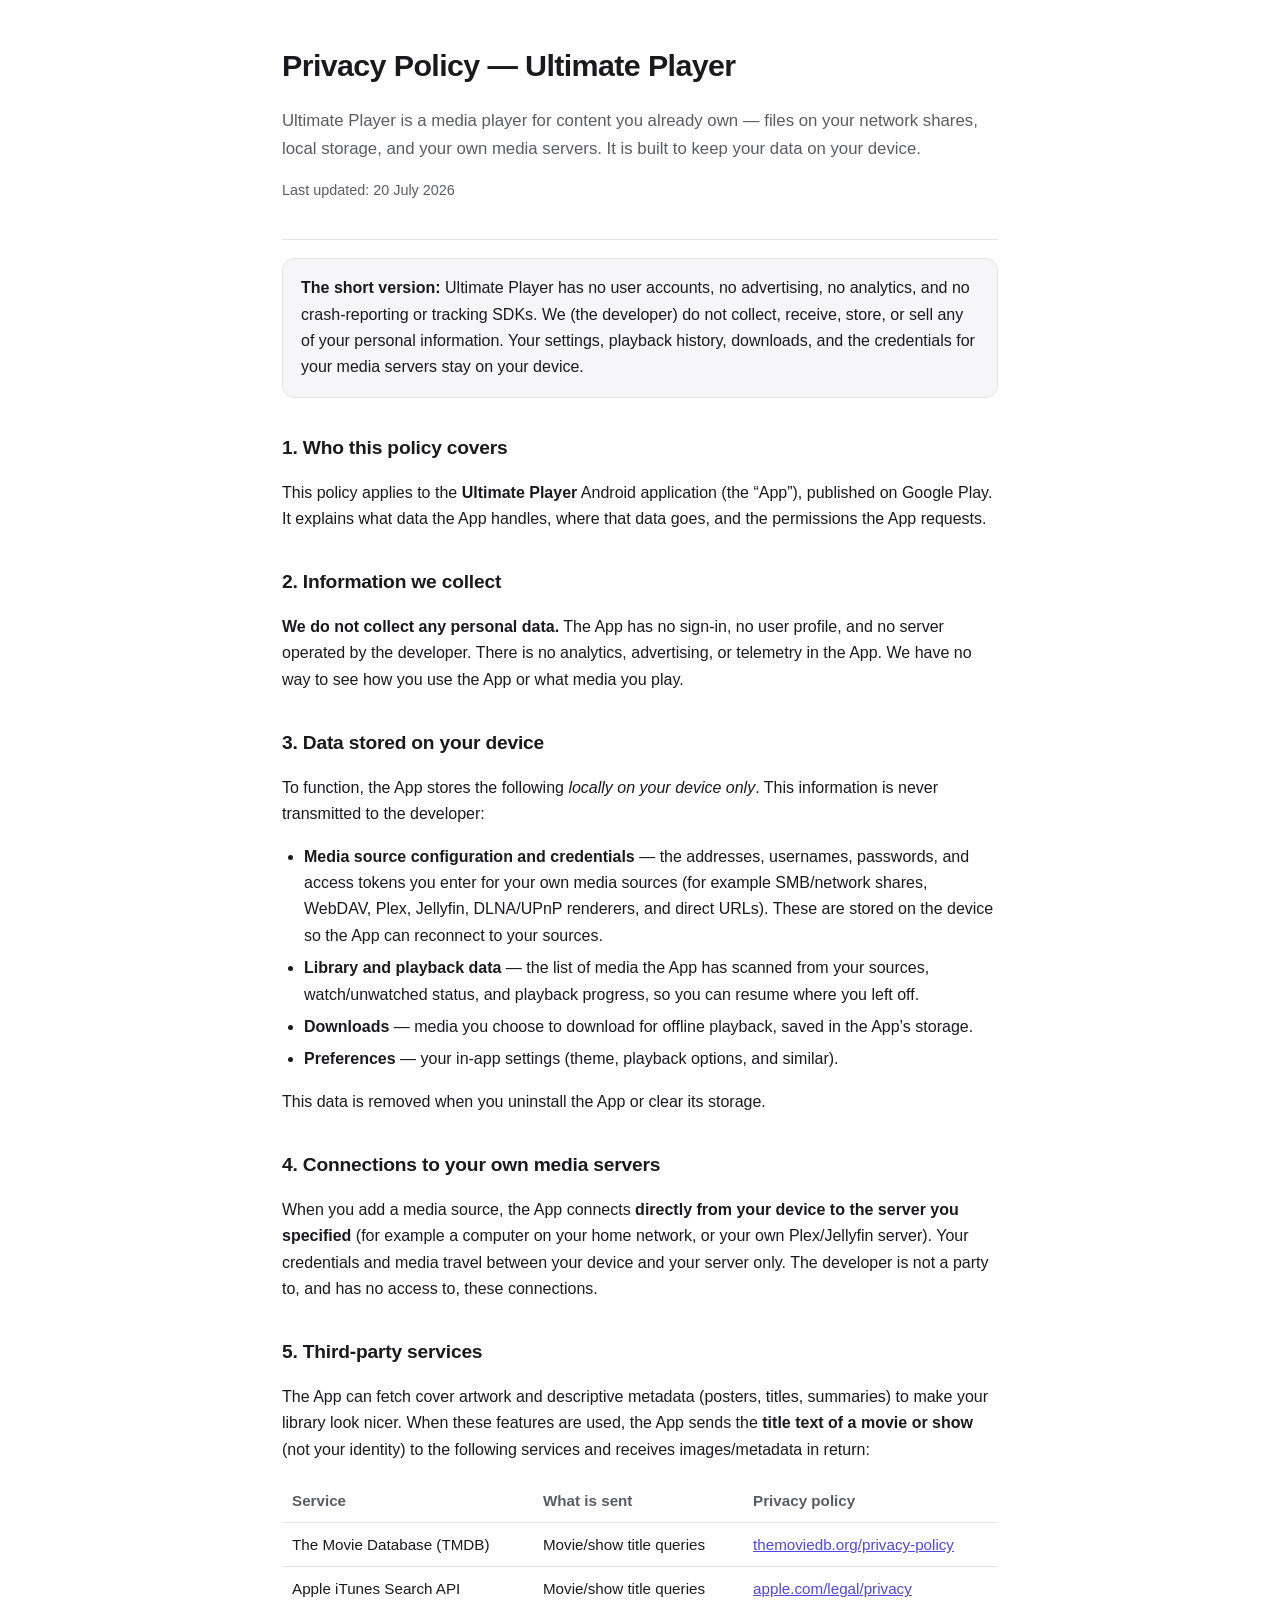
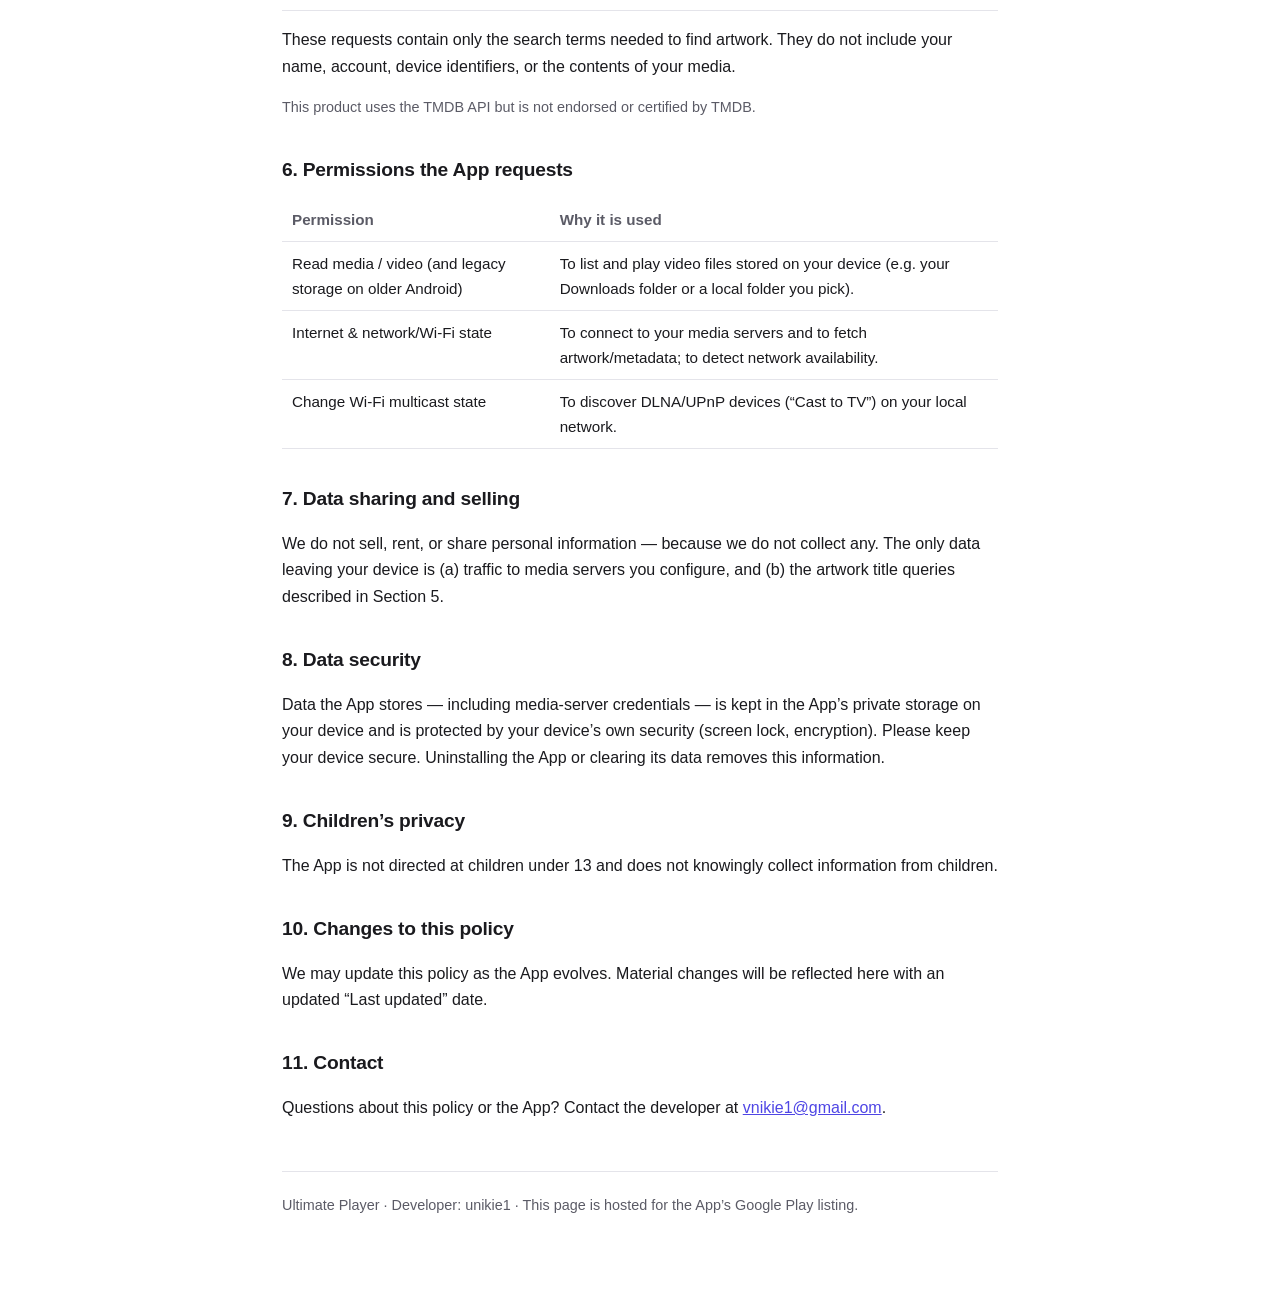
==== android-privacy.html @ f7db0121 "Restructure as a multi-platform hub; add iOS support, privacy and terms The repo served a single pag" ====
<!DOCTYPE html>
<html lang="en">
<head>
<meta charset="utf-8">
<meta name="viewport" content="width=device-width, initial-scale=1">
<title>Ultimate Player — Privacy Policy</title>
<style>
  :root {
    --bg: #ffffff; --fg: #1a1a1e; --muted: #5b5b66; --card: #f6f6f8;
    --border: #e4e4ea; --accent: #4f46e5; --accent-fg: #ffffff;
  }
  @media (prefers-color-scheme: dark) {
    :root {
      --bg: #0f0f12; --fg: #ececf1; --muted: #a0a0ad; --card: #1a1a20;
      --border: #2a2a33; --accent: #8b83ff; --accent-fg: #0f0f12;
    }
  }
  * { box-sizing: border-box; }
  html { -webkit-text-size-adjust: 100%; }
  body {
    margin: 0; background: var(--bg); color: var(--fg);
    font: 16px/1.65 -apple-system, BlinkMacSystemFont, "Segoe UI", Roboto, Helvetica, Arial, sans-serif;
  }
  .wrap { max-width: 760px; margin: 0 auto; padding: 40px 22px 80px; }
  header { border-bottom: 1px solid var(--border); padding-bottom: 22px; margin-bottom: 8px; }
  h1 { font-size: 1.9rem; margin: 0 0 6px; letter-spacing: -0.02em; }
  h2 { font-size: 1.2rem; margin: 34px 0 10px; letter-spacing: -0.01em; }
  h3 { font-size: 1.02rem; margin: 22px 0 6px; }
  p, li { color: var(--fg); }
  .lede { color: var(--muted); font-size: 1.05rem; }
  .meta { color: var(--muted); font-size: 0.9rem; margin-top: 10px; }
  a { color: var(--accent); }
  ul { padding-left: 22px; }
  li { margin: 6px 0; }
  .callout {
    background: var(--card); border: 1px solid var(--border); border-radius: 12px;
    padding: 16px 18px; margin: 18px 0;
  }
  .callout strong { color: var(--fg); }
  code { background: var(--card); border: 1px solid var(--border); border-radius: 5px; padding: 1px 6px; font-size: 0.88em; }
  footer { margin-top: 50px; padding-top: 22px; border-top: 1px solid var(--border); color: var(--muted); font-size: 0.9rem; }
  table { border-collapse: collapse; width: 100%; margin: 12px 0; font-size: 0.95rem; }
  th, td { text-align: left; padding: 9px 10px; border-bottom: 1px solid var(--border); vertical-align: top; }
  th { color: var(--muted); font-weight: 600; }
</style>
</head>
<body>
<div class="wrap">
  <header>
    <h1>Privacy Policy — Ultimate Player</h1>
    <p class="lede">Ultimate Player is a media player for content you already own — files on your
      network shares, local storage, and your own media servers. It is built to keep your data on
      your device.</p>
    <p class="meta">Last updated: 20 July 2026</p>
  </header>

  <div class="callout">
    <strong>The short version:</strong> Ultimate Player has no user accounts, no advertising, no
    analytics, and no crash-reporting or tracking SDKs. We (the developer) do not collect, receive,
    store, or sell any of your personal information. Your settings, playback history, downloads, and
    the credentials for your media servers stay on your device.
  </div>

  <h2>1. Who this policy covers</h2>
  <p>This policy applies to the <strong>Ultimate Player</strong> Android application (the “App”),
    published on Google Play. It explains what data the App handles, where that data goes, and the
    permissions the App requests.</p>

  <h2>2. Information we collect</h2>
  <p><strong>We do not collect any personal data.</strong> The App has no sign-in, no user profile,
    and no server operated by the developer. There is no analytics, advertising, or telemetry in the
    App. We have no way to see how you use the App or what media you play.</p>

  <h2>3. Data stored on your device</h2>
  <p>To function, the App stores the following <em>locally on your device only</em>. This information
    is never transmitted to the developer:</p>
  <ul>
    <li><strong>Media source configuration and credentials</strong> — the addresses, usernames,
      passwords, and access tokens you enter for your own media sources (for example SMB/network
      shares, WebDAV, Plex, Jellyfin, DLNA/UPnP renderers, and direct URLs). These are stored on the
      device so the App can reconnect to your sources.</li>
    <li><strong>Library and playback data</strong> — the list of media the App has scanned from your
      sources, watch/unwatched status, and playback progress, so you can resume where you left off.</li>
    <li><strong>Downloads</strong> — media you choose to download for offline playback, saved in the
      App’s storage.</li>
    <li><strong>Preferences</strong> — your in-app settings (theme, playback options, and similar).</li>
  </ul>
  <p>This data is removed when you uninstall the App or clear its storage.</p>

  <h2>4. Connections to your own media servers</h2>
  <p>When you add a media source, the App connects <strong>directly from your device to the server
    you specified</strong> (for example a computer on your home network, or your own Plex/Jellyfin
    server). Your credentials and media travel between your device and your server only. The developer
    is not a party to, and has no access to, these connections.</p>

  <h2>5. Third-party services</h2>
  <p>The App can fetch cover artwork and descriptive metadata (posters, titles, summaries) to make
    your library look nicer. When these features are used, the App sends the <strong>title text of a
    movie or show</strong> (not your identity) to the following services and receives images/metadata
    in return:</p>
  <table>
    <tr><th>Service</th><th>What is sent</th><th>Privacy policy</th></tr>
    <tr>
      <td>The Movie Database (TMDB)</td>
      <td>Movie/show title queries</td>
      <td><a href="https://www.themoviedb.org/privacy-policy" rel="noopener">themoviedb.org/privacy-policy</a></td>
    </tr>
    <tr>
      <td>Apple iTunes Search API</td>
      <td>Movie/show title queries</td>
      <td><a href="https://www.apple.com/legal/privacy/" rel="noopener">apple.com/legal/privacy</a></td>
    </tr>
  </table>
  <p>These requests contain only the search terms needed to find artwork. They do not include your
    name, account, device identifiers, or the contents of your media.</p>
  <p class="meta">This product uses the TMDB API but is not endorsed or certified by TMDB.</p>

  <h2>6. Permissions the App requests</h2>
  <table>
    <tr><th>Permission</th><th>Why it is used</th></tr>
    <tr><td>Read media / video (and legacy storage on older Android)</td>
      <td>To list and play video files stored on your device (e.g. your Downloads folder or a local folder you pick).</td></tr>
    <tr><td>Internet &amp; network/Wi-Fi state</td>
      <td>To connect to your media servers and to fetch artwork/metadata; to detect network availability.</td></tr>
    <tr><td>Change Wi-Fi multicast state</td>
      <td>To discover DLNA/UPnP devices (“Cast to TV”) on your local network.</td></tr>
  </table>

  <h2>7. Data sharing and selling</h2>
  <p>We do not sell, rent, or share personal information — because we do not collect any. The only
    data leaving your device is (a) traffic to media servers you configure, and (b) the artwork title
    queries described in Section 5.</p>

  <h2>8. Data security</h2>
  <p>Data the App stores — including media-server credentials — is kept in the App’s private storage
    on your device and is protected by your device’s own security (screen lock, encryption). Please
    keep your device secure. Uninstalling the App or clearing its data removes this information.</p>

  <h2>9. Children’s privacy</h2>
  <p>The App is not directed at children under 13 and does not knowingly collect information from
    children.</p>

  <h2>10. Changes to this policy</h2>
  <p>We may update this policy as the App evolves. Material changes will be reflected here with an
    updated “Last updated” date.</p>

  <h2>11. Contact</h2>
  <p>Questions about this policy or the App? Contact the developer at
    <a href="mailto:vnikie1@gmail.com">vnikie1@gmail.com</a>.</p>

  <footer>
    Ultimate Player · Developer: unikie1 · This page is hosted for the App’s Google Play listing.
  </footer>
</div>
</body>
</html>
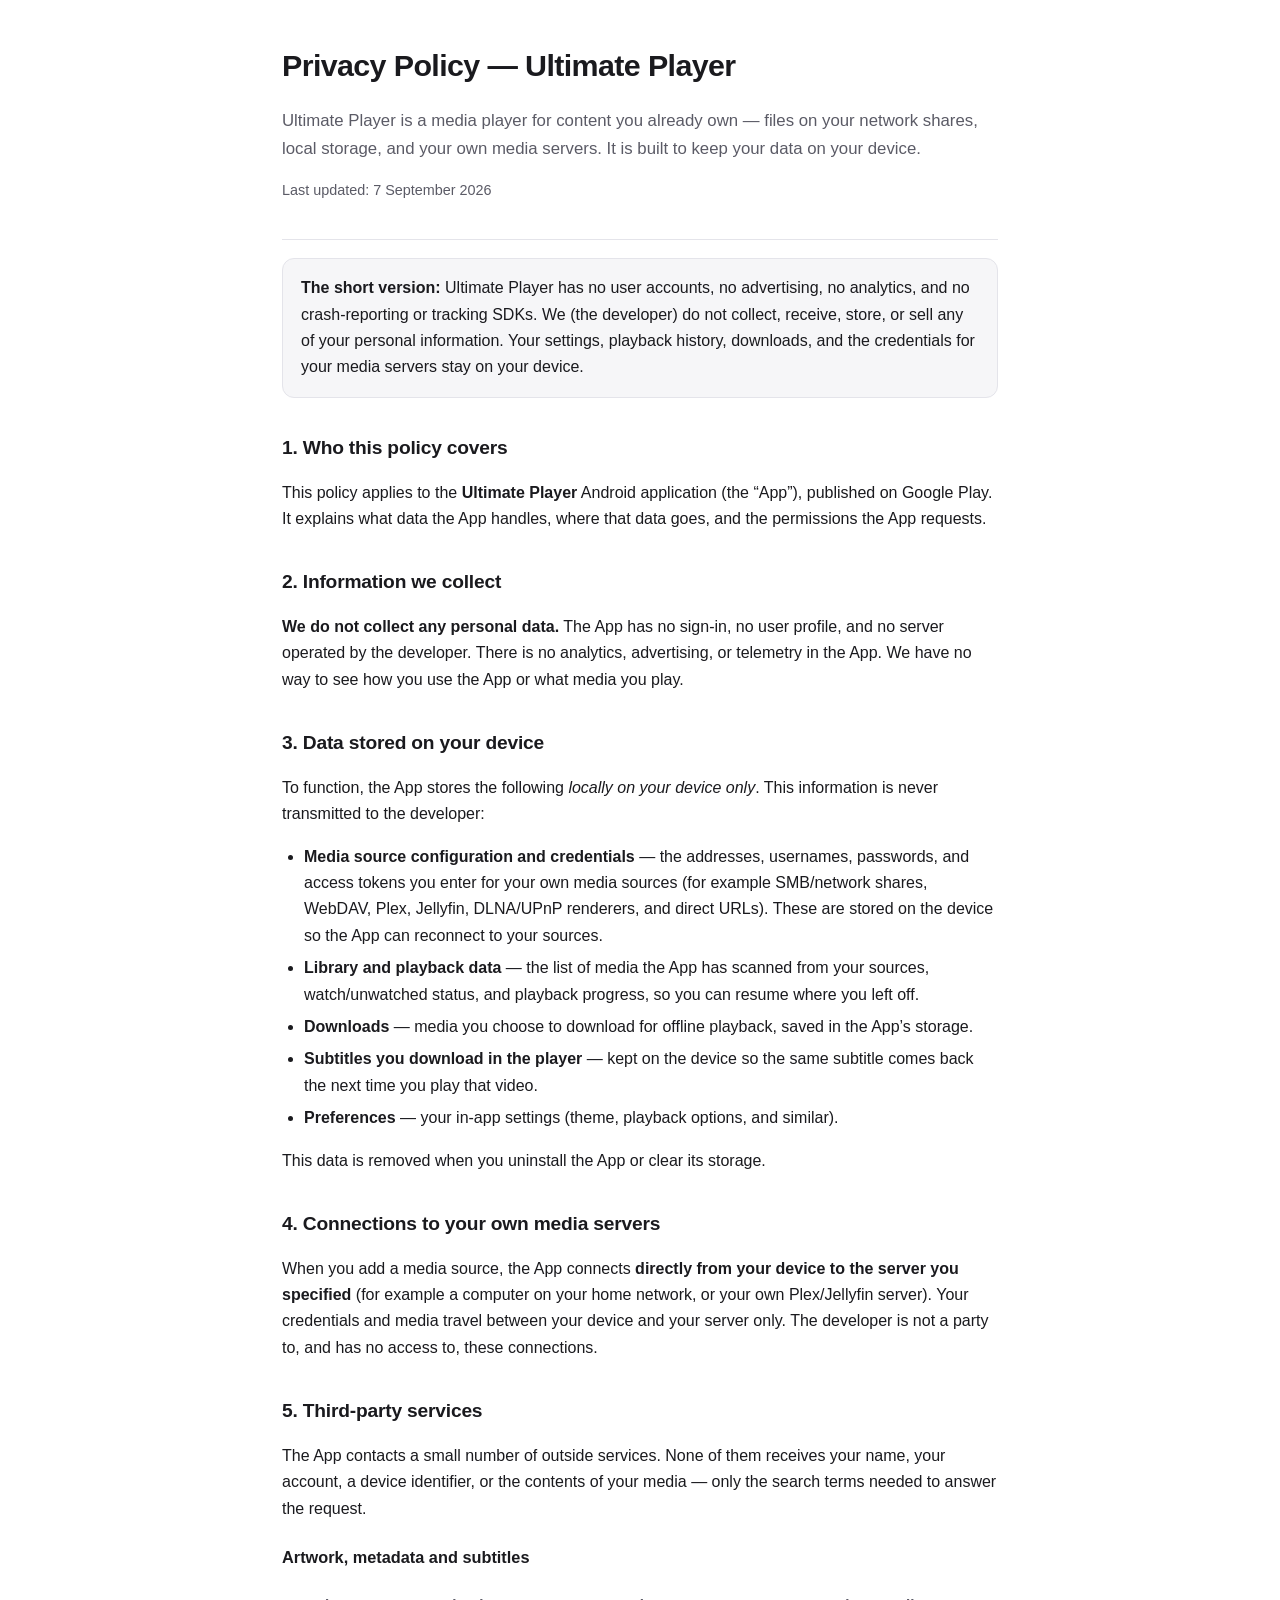
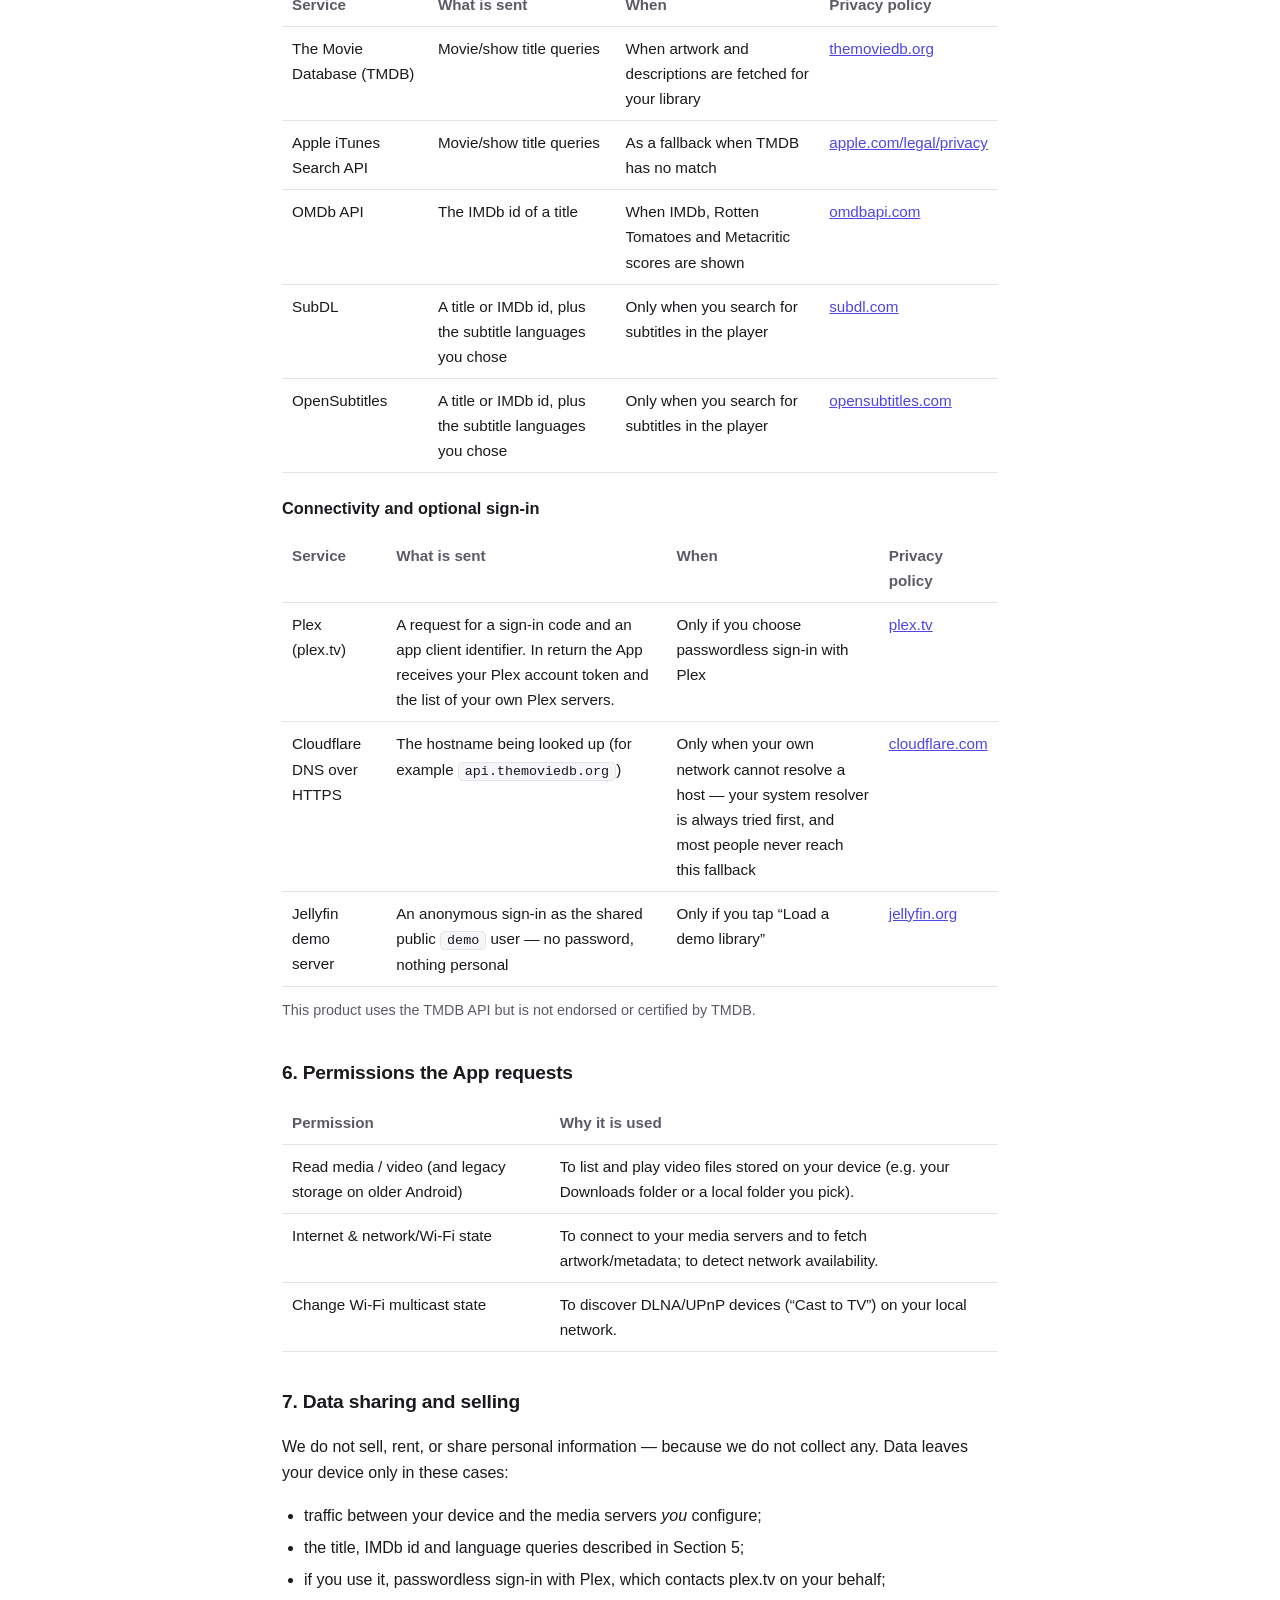
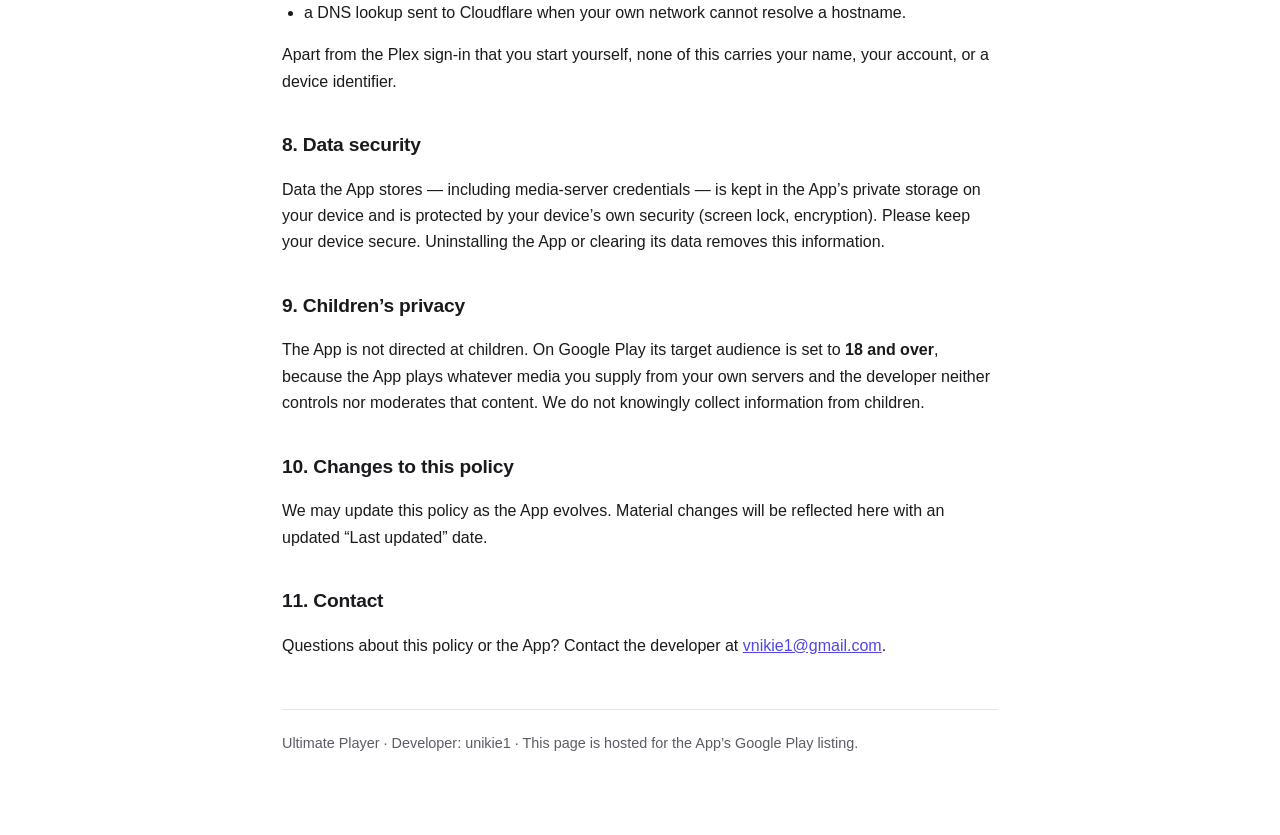
==== commit 77ca3802: "Disclose OMDb, SubDL, OpenSubtitles, Cloudflare DoH and plex.tv The policy was written on 20 July 20" ====
--- a/android-privacy.html
+++ b/android-privacy.html
@@ -51,7 +51,7 @@
     <p class="lede">Ultimate Player is a media player for content you already own — files on your
       network shares, local storage, and your own media servers. It is built to keep your data on
       your device.</p>
-    <p class="meta">Last updated: 20 July 2026</p>
+    <p class="meta">Last updated: 7 September 2026</p>
   </header>
 
   <div class="callout">
@@ -83,6 +83,8 @@
       sources, watch/unwatched status, and playback progress, so you can resume where you left off.</li>
     <li><strong>Downloads</strong> — media you choose to download for offline playback, saved in the
       App’s storage.</li>
+    <li><strong>Subtitles you download in the player</strong> — kept on the device so the same
+      subtitle comes back the next time you play that video.</li>
     <li><strong>Preferences</strong> — your in-app settings (theme, playback options, and similar).</li>
   </ul>
   <p>This data is removed when you uninstall the App or clear its storage.</p>
@@ -94,25 +96,70 @@
     is not a party to, and has no access to, these connections.</p>
 
   <h2>5. Third-party services</h2>
-  <p>The App can fetch cover artwork and descriptive metadata (posters, titles, summaries) to make
-    your library look nicer. When these features are used, the App sends the <strong>title text of a
-    movie or show</strong> (not your identity) to the following services and receives images/metadata
-    in return:</p>
+  <p>The App contacts a small number of outside services. None of them receives your name, your
+    account, a device identifier, or the contents of your media — only the search terms needed to
+    answer the request.</p>
+
+  <h3>Artwork, metadata and subtitles</h3>
   <table>
-    <tr><th>Service</th><th>What is sent</th><th>Privacy policy</th></tr>
+    <tr><th>Service</th><th>What is sent</th><th>When</th><th>Privacy policy</th></tr>
     <tr>
       <td>The Movie Database (TMDB)</td>
       <td>Movie/show title queries</td>
-      <td><a href="https://www.themoviedb.org/privacy-policy" rel="noopener">themoviedb.org/privacy-policy</a></td>
+      <td>When artwork and descriptions are fetched for your library</td>
+      <td><a href="https://www.themoviedb.org/privacy-policy" rel="noopener">themoviedb.org</a></td>
     </tr>
     <tr>
       <td>Apple iTunes Search API</td>
       <td>Movie/show title queries</td>
+      <td>As a fallback when TMDB has no match</td>
       <td><a href="https://www.apple.com/legal/privacy/" rel="noopener">apple.com/legal/privacy</a></td>
     </tr>
+    <tr>
+      <td>OMDb API</td>
+      <td>The IMDb id of a title</td>
+      <td>When IMDb, Rotten Tomatoes and Metacritic scores are shown</td>
+      <td><a href="https://www.omdbapi.com/" rel="noopener">omdbapi.com</a></td>
+    </tr>
+    <tr>
+      <td>SubDL</td>
+      <td>A title or IMDb id, plus the subtitle languages you chose</td>
+      <td>Only when you search for subtitles in the player</td>
+      <td><a href="https://subdl.com/" rel="noopener">subdl.com</a></td>
+    </tr>
+    <tr>
+      <td>OpenSubtitles</td>
+      <td>A title or IMDb id, plus the subtitle languages you chose</td>
+      <td>Only when you search for subtitles in the player</td>
+      <td><a href="https://www.opensubtitles.com/privacy" rel="noopener">opensubtitles.com</a></td>
+    </tr>
   </table>
-  <p>These requests contain only the search terms needed to find artwork. They do not include your
-    name, account, device identifiers, or the contents of your media.</p>
+
+  <h3>Connectivity and optional sign-in</h3>
+  <table>
+    <tr><th>Service</th><th>What is sent</th><th>When</th><th>Privacy policy</th></tr>
+    <tr>
+      <td>Plex (plex.tv)</td>
+      <td>A request for a sign-in code and an app client identifier. In return the App receives your
+        Plex account token and the list of your own Plex servers.</td>
+      <td>Only if you choose passwordless sign-in with Plex</td>
+      <td><a href="https://www.plex.tv/about/privacy-legal/" rel="noopener">plex.tv</a></td>
+    </tr>
+    <tr>
+      <td>Cloudflare DNS over HTTPS</td>
+      <td>The hostname being looked up (for example <code>api.themoviedb.org</code>)</td>
+      <td>Only when your own network cannot resolve a host — your system resolver is always tried
+        first, and most people never reach this fallback</td>
+      <td><a href="https://www.cloudflare.com/privacypolicy/" rel="noopener">cloudflare.com</a></td>
+    </tr>
+    <tr>
+      <td>Jellyfin demo server</td>
+      <td>An anonymous sign-in as the shared public <code>demo</code> user — no password, nothing
+        personal</td>
+      <td>Only if you tap “Load a demo library”</td>
+      <td><a href="https://jellyfin.org/" rel="noopener">jellyfin.org</a></td>
+    </tr>
+  </table>
   <p class="meta">This product uses the TMDB API but is not endorsed or certified by TMDB.</p>
 
   <h2>6. Permissions the App requests</h2>
@@ -127,9 +174,16 @@
   </table>
 
   <h2>7. Data sharing and selling</h2>
-  <p>We do not sell, rent, or share personal information — because we do not collect any. The only
-    data leaving your device is (a) traffic to media servers you configure, and (b) the artwork title
-    queries described in Section 5.</p>
+  <p>We do not sell, rent, or share personal information — because we do not collect any. Data
+    leaves your device only in these cases:</p>
+  <ul>
+    <li>traffic between your device and the media servers <em>you</em> configure;</li>
+    <li>the title, IMDb id and language queries described in Section 5;</li>
+    <li>if you use it, passwordless sign-in with Plex, which contacts plex.tv on your behalf;</li>
+    <li>a DNS lookup sent to Cloudflare when your own network cannot resolve a hostname.</li>
+  </ul>
+  <p>Apart from the Plex sign-in that you start yourself, none of this carries your name, your
+    account, or a device identifier.</p>
 
   <h2>8. Data security</h2>
   <p>Data the App stores — including media-server credentials — is kept in the App’s private storage
@@ -137,8 +191,10 @@
     keep your device secure. Uninstalling the App or clearing its data removes this information.</p>
 
   <h2>9. Children’s privacy</h2>
-  <p>The App is not directed at children under 13 and does not knowingly collect information from
-    children.</p>
+  <p>The App is not directed at children. On Google Play its target audience is set to
+    <strong>18 and over</strong>, because the App plays whatever media you supply from your own
+    servers and the developer neither controls nor moderates that content. We do not knowingly
+    collect information from children.</p>
 
   <h2>10. Changes to this policy</h2>
   <p>We may update this policy as the App evolves. Material changes will be reflected here with an
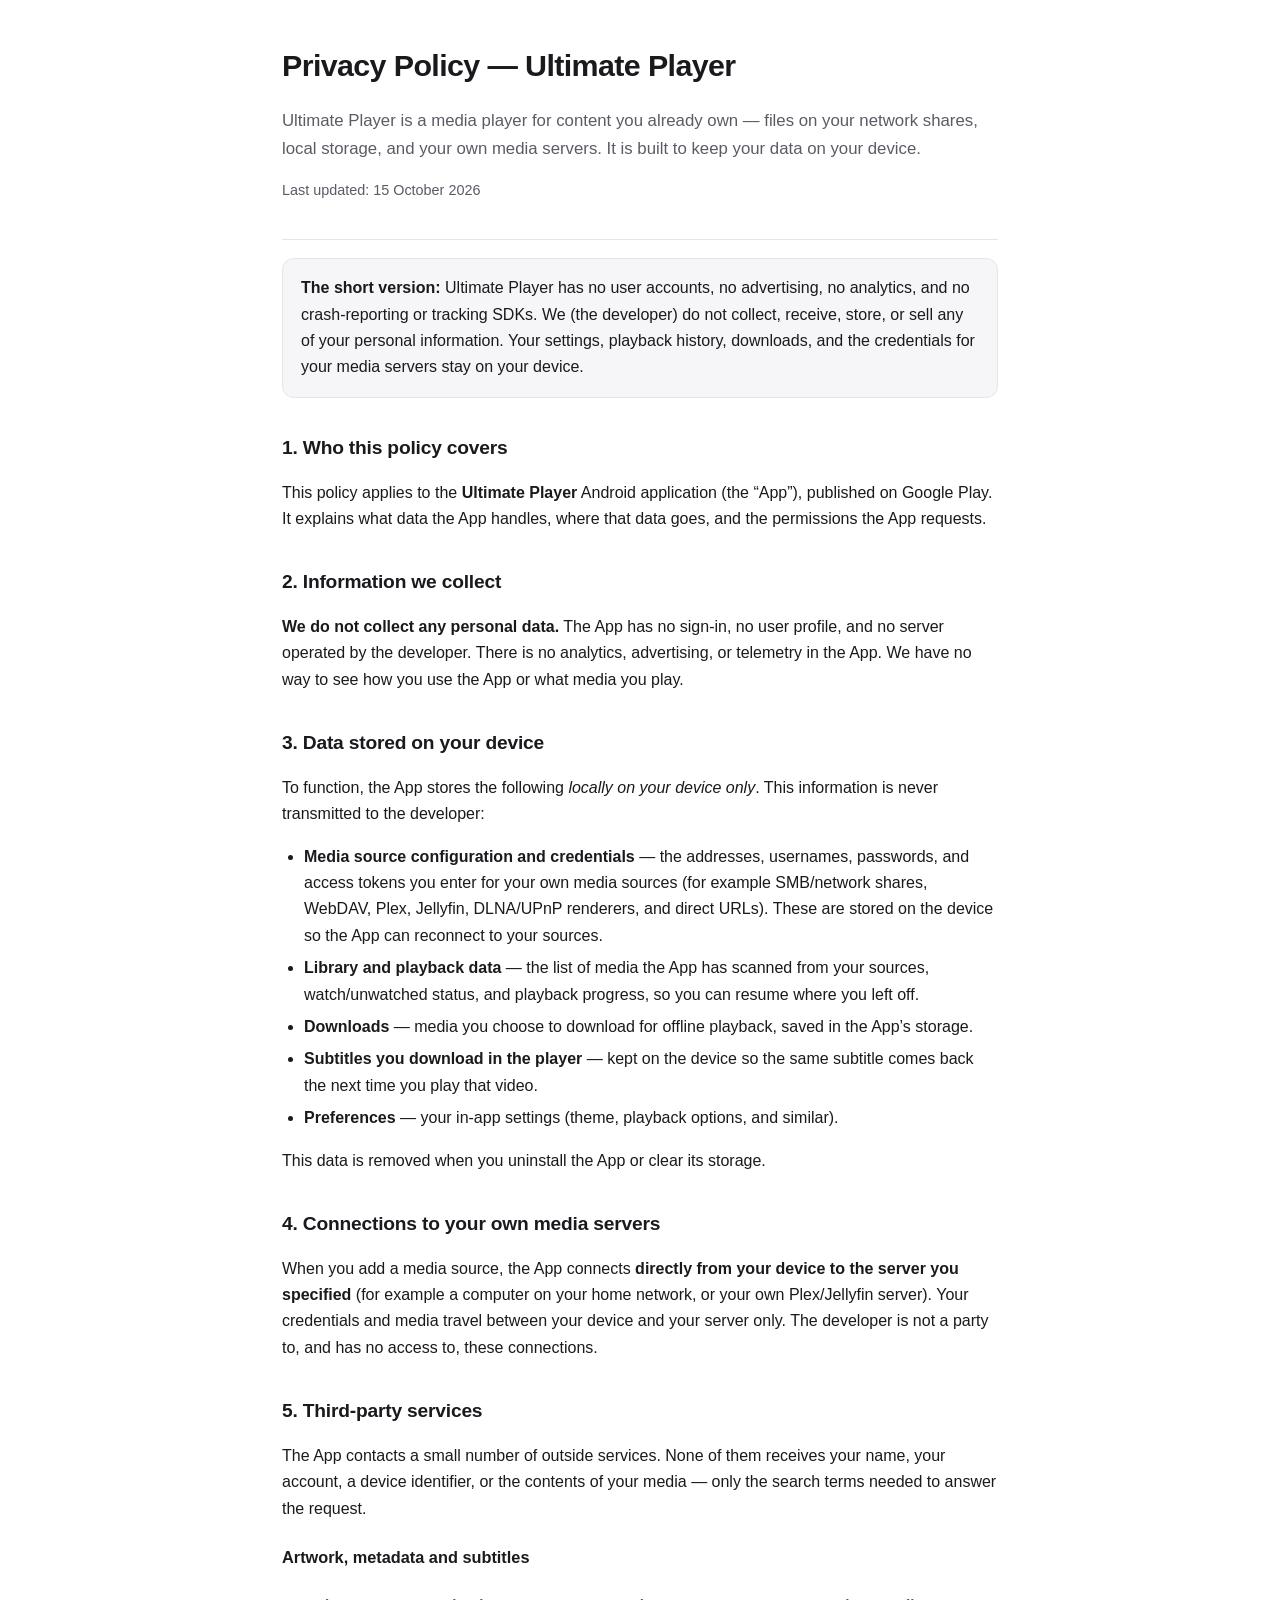
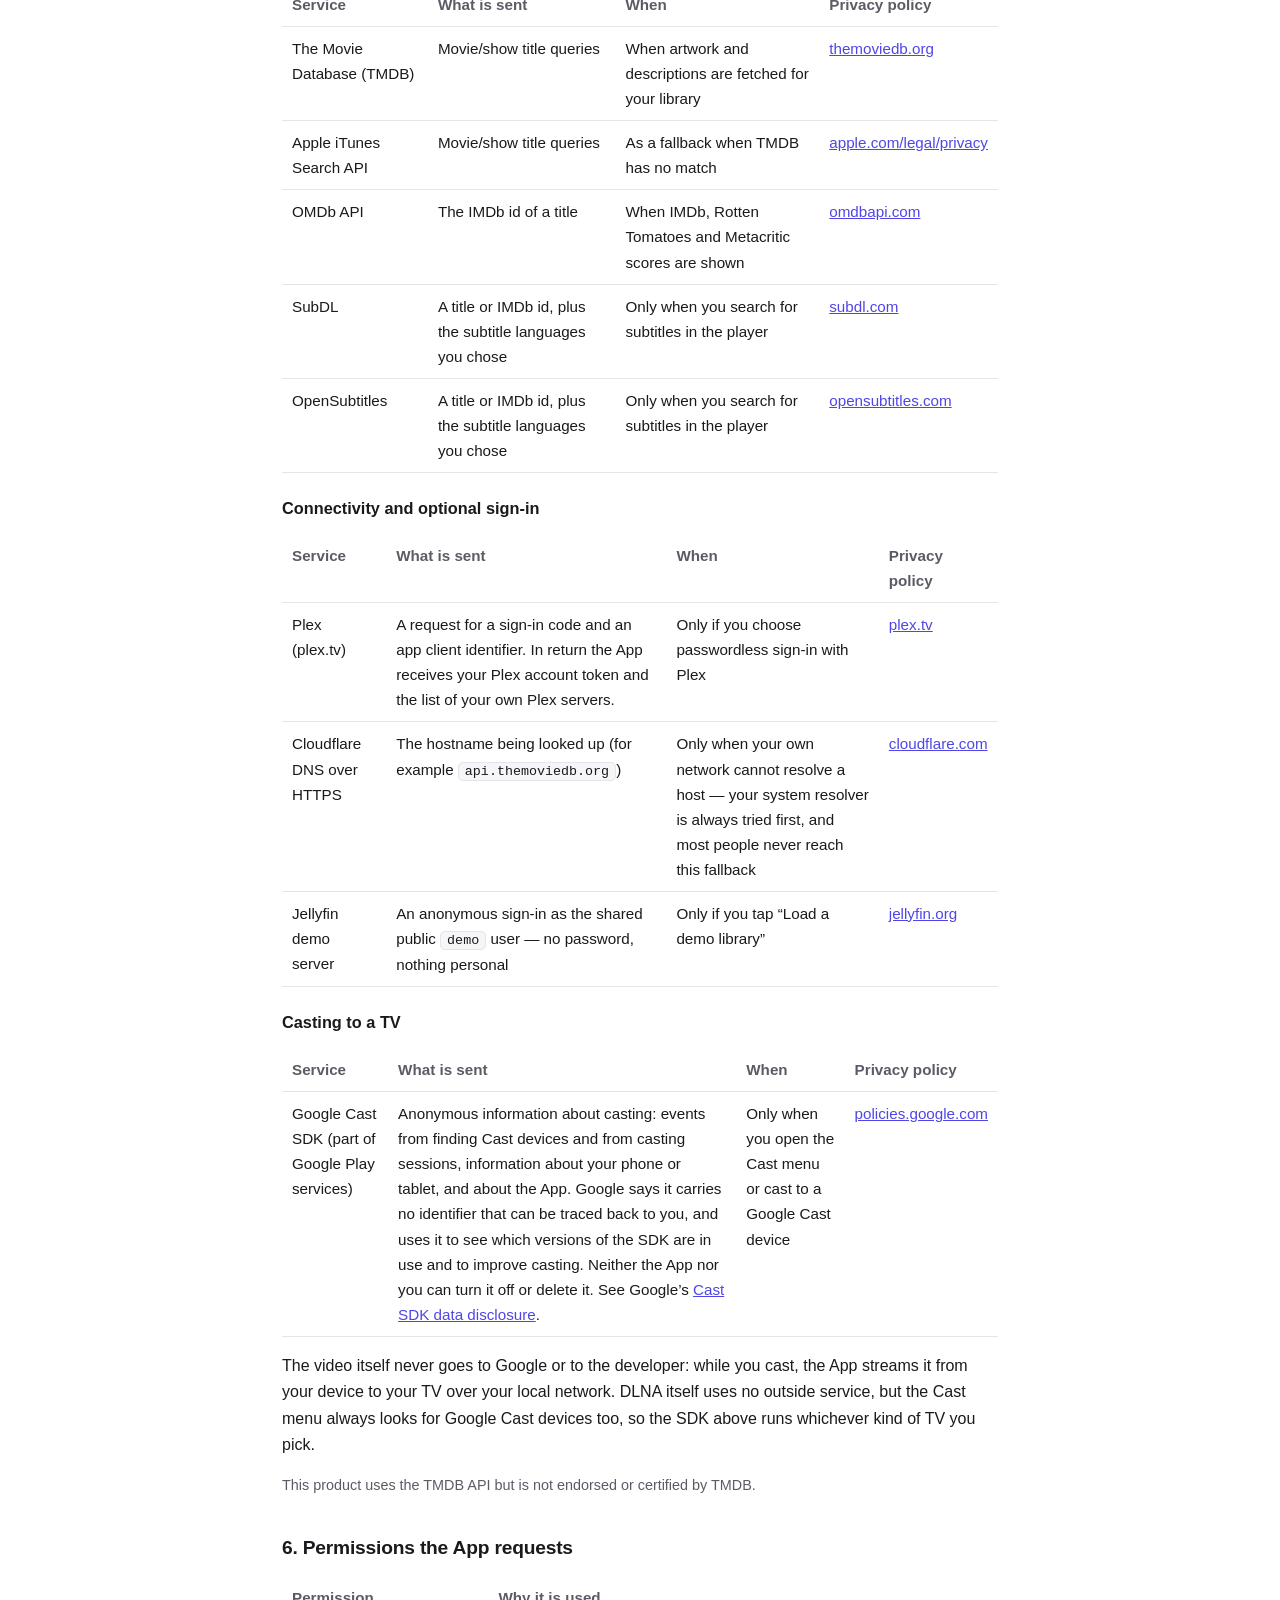
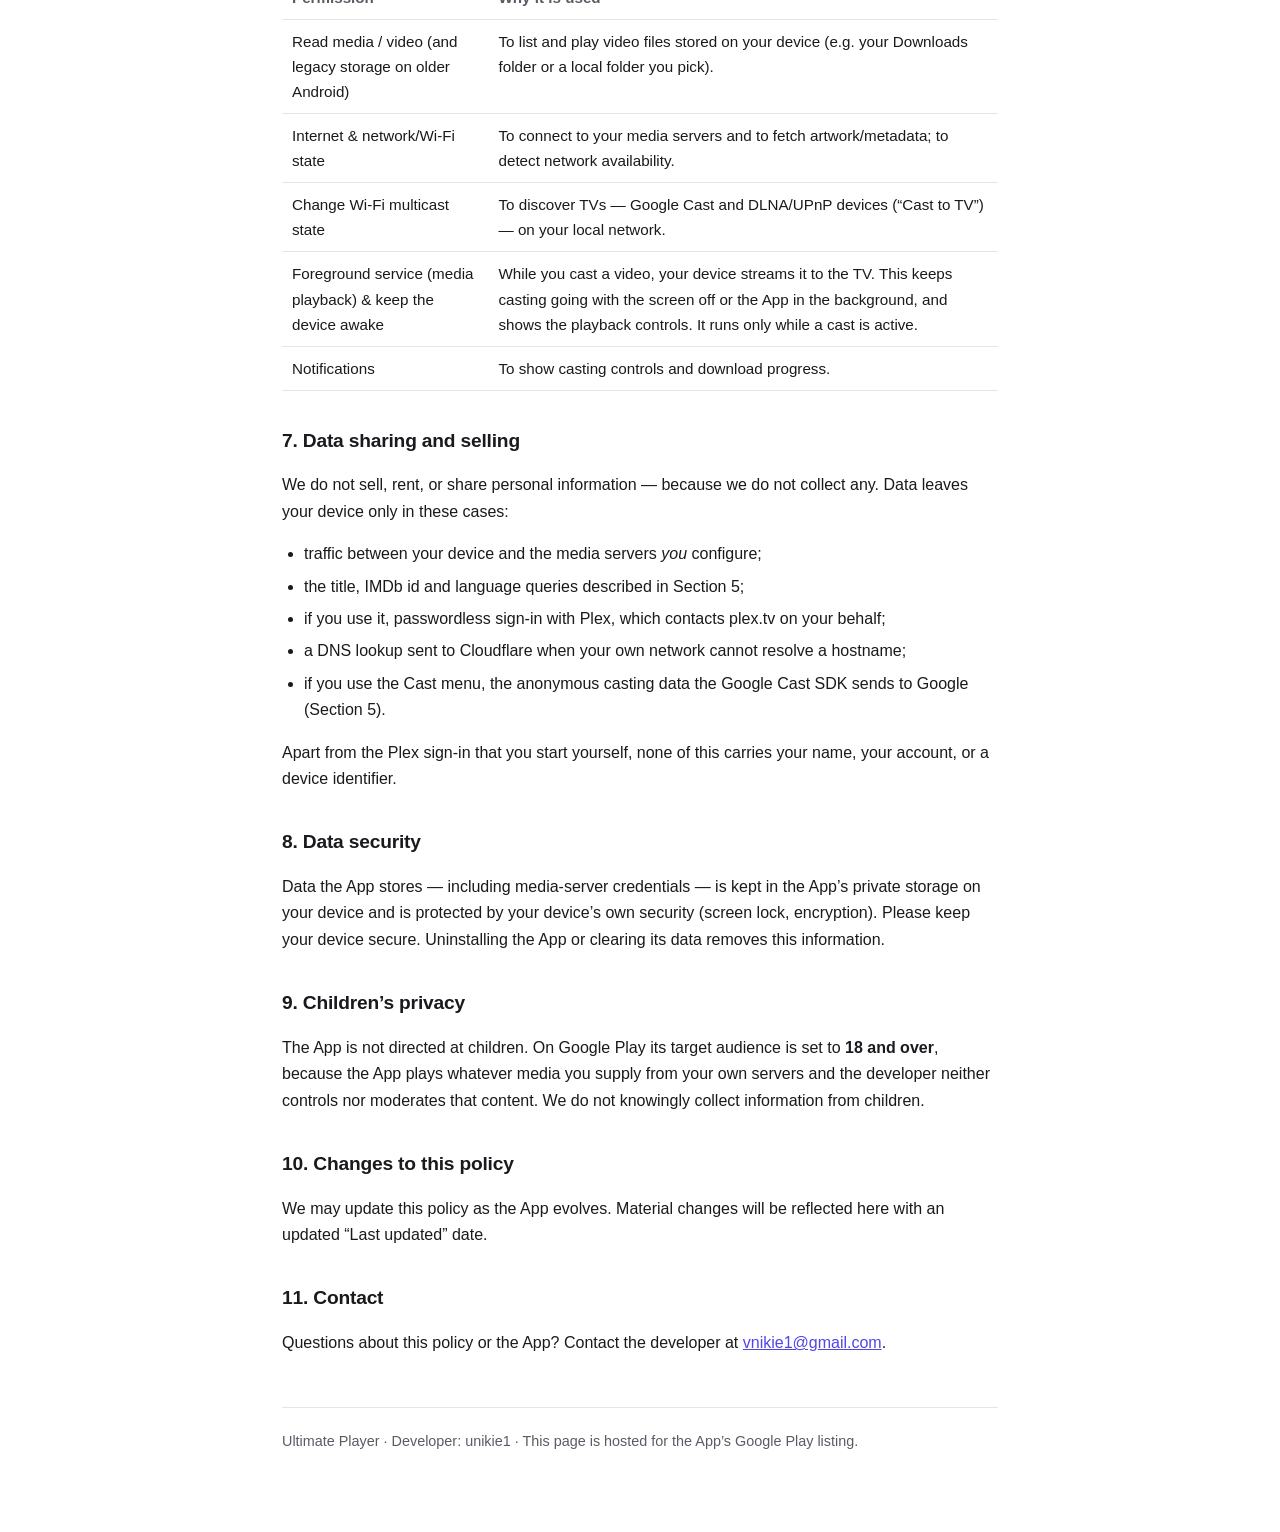
==== commit f96f3a1c: "Disclose the Google Cast SDK and the casting permissions Android 1.10 rebuilds casting. Besides DLNA" ====
--- a/android-privacy.html
+++ b/android-privacy.html
@@ -51,7 +51,7 @@
     <p class="lede">Ultimate Player is a media player for content you already own — files on your
       network shares, local storage, and your own media servers. It is built to keep your data on
       your device.</p>
-    <p class="meta">Last updated: 7 September 2026</p>
+    <p class="meta">Last updated: 15 October 2026</p>
   </header>
 
   <div class="callout">
@@ -160,6 +160,24 @@
       <td><a href="https://jellyfin.org/" rel="noopener">jellyfin.org</a></td>
     </tr>
   </table>
+  <h3>Casting to a TV</h3>
+  <table>
+    <tr><th>Service</th><th>What is sent</th><th>When</th><th>Privacy policy</th></tr>
+    <tr>
+      <td>Google Cast SDK (part of Google Play services)</td>
+      <td>Anonymous information about casting: events from finding Cast devices and from casting
+        sessions, information about your phone or tablet, and about the App. Google says it carries no
+        identifier that can be traced back to you, and uses it to see which versions of the SDK are in
+        use and to improve casting. Neither the App nor you can turn it off or delete it. See Google’s
+        <a href="https://developers.google.com/cast/docs/android_sender/data_disclosure" rel="noopener">Cast SDK data disclosure</a>.</td>
+      <td>Only when you open the Cast menu or cast to a Google Cast device</td>
+      <td><a href="https://policies.google.com/privacy" rel="noopener">policies.google.com</a></td>
+    </tr>
+  </table>
+  <p>The video itself never goes to Google or to the developer: while you cast, the App streams it from
+    your device to your TV over your local network. DLNA itself uses no outside service, but the Cast
+    menu always looks for Google Cast devices too, so the SDK above runs whichever kind of TV you
+    pick.</p>
   <p class="meta">This product uses the TMDB API but is not endorsed or certified by TMDB.</p>
 
   <h2>6. Permissions the App requests</h2>
@@ -170,7 +188,13 @@
     <tr><td>Internet &amp; network/Wi-Fi state</td>
       <td>To connect to your media servers and to fetch artwork/metadata; to detect network availability.</td></tr>
     <tr><td>Change Wi-Fi multicast state</td>
-      <td>To discover DLNA/UPnP devices (“Cast to TV”) on your local network.</td></tr>
+      <td>To discover TVs — Google Cast and DLNA/UPnP devices (“Cast to TV”) — on your local network.</td></tr>
+    <tr><td>Foreground service (media playback) &amp; keep the device awake</td>
+      <td>While you cast a video, your device streams it to the TV. This keeps casting going with the
+        screen off or the App in the background, and shows the playback controls. It runs only while a
+        cast is active.</td></tr>
+    <tr><td>Notifications</td>
+      <td>To show casting controls and download progress.</td></tr>
   </table>
 
   <h2>7. Data sharing and selling</h2>
@@ -180,7 +204,9 @@
     <li>traffic between your device and the media servers <em>you</em> configure;</li>
     <li>the title, IMDb id and language queries described in Section 5;</li>
     <li>if you use it, passwordless sign-in with Plex, which contacts plex.tv on your behalf;</li>
-    <li>a DNS lookup sent to Cloudflare when your own network cannot resolve a hostname.</li>
+    <li>a DNS lookup sent to Cloudflare when your own network cannot resolve a hostname;</li>
+    <li>if you use the Cast menu, the anonymous casting data the Google Cast SDK sends to Google
+      (Section 5).</li>
   </ul>
   <p>Apart from the Plex sign-in that you start yourself, none of this carries your name, your
     account, or a device identifier.</p>
